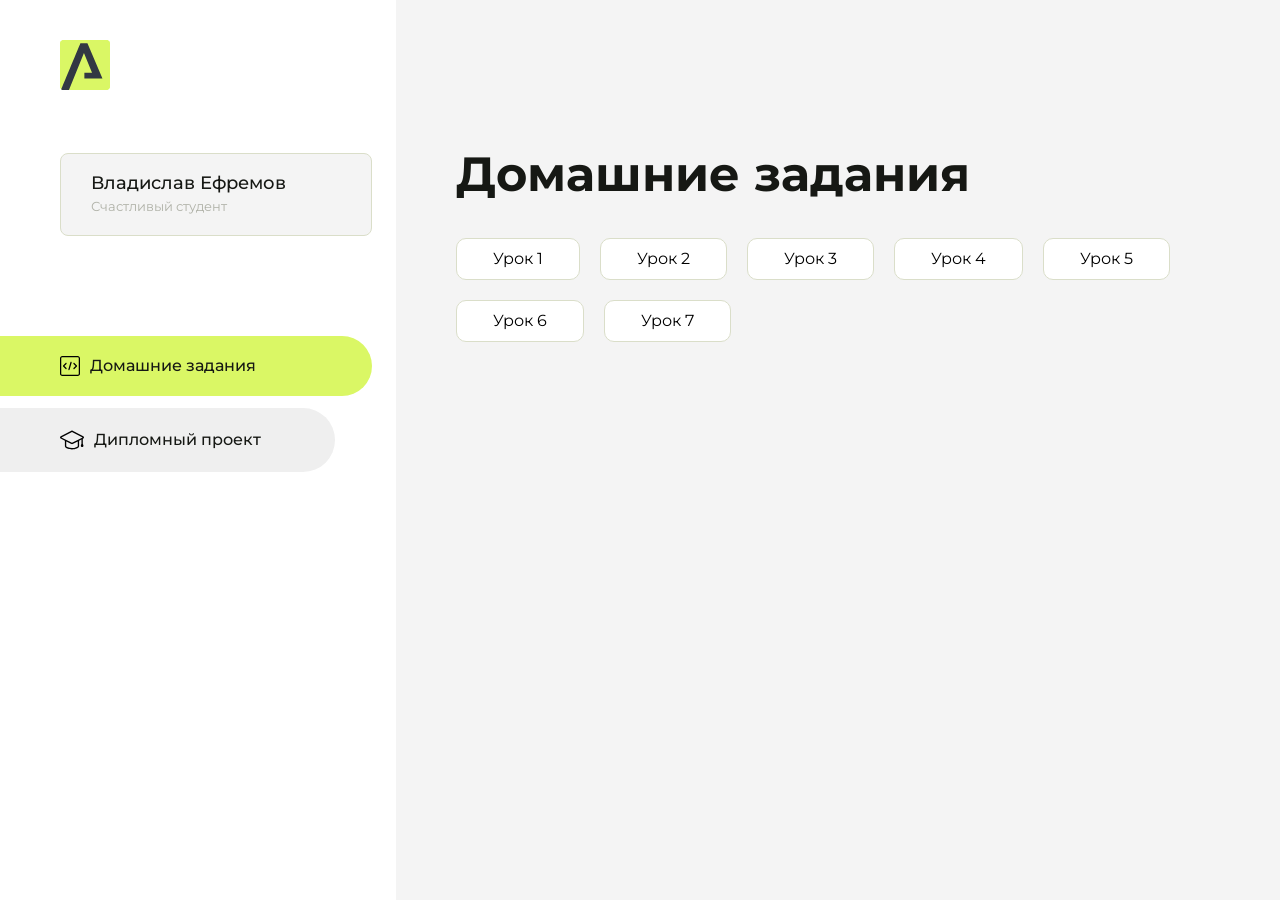
==== index.html @ 4226aabe "Update index.html" ====
<!DOCTYPE html>
<html lang="en">
<head>
    <meta charset="UTF-8">
    <meta name="viewport" content="width=device-width, initial-scale=1.0">
    <title>Домашняя работа</title>
    <link rel="shortcut icon" href="src/logo.ico" type="image/x-icon">
    <link rel="preconnect" href="https://fonts.googleapis.com">
    <link rel="preconnect" href="https://fonts.gstatic.com" crossorigin>
    <link href="https://fonts.googleapis.com/css2?family=Montserrat:wght@400;500;700&family=Rubik:wght@500&display=swap"
          rel="stylesheet">
    <link rel="stylesheet" href="src/style.css">
</head>
<body id="body">
<div class="overlay" id="overlay"></div>
<div class="layout">
    <div class="burger" id="burger">
        <svg viewBox="0 0 24 24" fill="none" xmlns="http://www.w3.org/2000/svg">
            <g id="SVGRepo_bgCarrier" stroke-width="0"></g>
            <g id="SVGRepo_tracerCarrier" stroke-linecap="round" stroke-linejoin="round"></g>
            <g id="SVGRepo_iconCarrier">
                <path d="M4 18L20 18" stroke="#DAF765" stroke-width="2" stroke-linecap="round"></path>
                <path d="M4 12L20 12" stroke="#DAF765" stroke-width="2" stroke-linecap="round"></path>
                <path d="M4 6L20 6" stroke="#DAF765" stroke-width="2" stroke-linecap="round"></path>
            </g>
        </svg>
    </div>
    <aside class="sidebar" id="sidebar">
        <div class="sidebar__inner">
            <div class="logo">
                <svg width="50" height="50" viewBox="0 0 50 50" fill="none" xmlns="http://www.w3.org/2000/svg">
                    <g clip-path="url(#clip0_513_74730)">
                        <path d="M46.17 -0.257004H3.83C1.57281 -0.257004 -0.257 1.57281 -0.257 3.83V46.17C-0.257 48.4272 1.57281 50.257 3.83 50.257H46.17C48.4272 50.257 50.257 48.4272 50.257 46.17V3.83C50.257 1.57281 48.4272 -0.257004 46.17 -0.257004Z"
                              fill="#DAF765"/>
                        <path d="M24.375 38.4H42.461L27.441 3.1585H20.4355C20.4355 3.1585 6.7895 35.881 1.1945 49.294C2.015 50.0275 3.0945 50.257 3.6945 50.257H8.8445L23.954 13.07L32.0465 32.8285H24.375V38.4Z"
                              fill="#323843"/>
                    </g>
                    <defs>
                        <clipPath id="clip0_513_74730">
                            <rect width="50" height="50" fill="white"/>
                        </clipPath>
                    </defs>
                </svg>
            </div>
            <div class="sidebar__user">
                <div class="sidebar__name">Владислав Ефремов</div>
                <div class="sidebar__text">Счастливый студент</div>
            </div>
            <div class="sidebar__tabs">
                <div class="sidebar__item">
                    <button class="sidebar__button active" id="tasks">
                        <svg xmlns="http://www.w3.org/2000/svg" width="20" height="20" viewBox="0 0 20 20" fill="none">
                            <g clip-path="url(#clip0_704_74543)">
                                <path d="M17.7083 20H2.29167C1.0275 20 0 18.9725 0 17.7083V2.29167C0 1.0275 1.0275 0 2.29167 0H17.7083C18.9725 0 20 1.0275 20 2.29167V17.7083C20 18.9725 18.9725 20 17.7083 20ZM2.29167 1.25C1.7175 1.25 1.25 1.7175 1.25 2.29167V17.7083C1.25 18.2825 1.7175 18.75 2.29167 18.75H17.7083C18.2825 18.75 18.75 18.2825 18.75 17.7083V2.29167C18.75 1.7175 18.2825 1.25 17.7083 1.25H2.29167Z"
                                      fill="black"/>
                                <path d="M6.04167 13.125C5.88167 13.125 5.72167 13.0642 5.6 12.9417L3.1 10.4417C2.85583 10.1975 2.85583 9.80167 3.1 9.5575L5.6 7.0575C5.84417 6.81333 6.24 6.81333 6.48417 7.0575C6.72833 7.30167 6.72833 7.6975 6.48417 7.94167L4.42583 10L6.48417 12.0583C6.72833 12.3025 6.72833 12.6983 6.48417 12.9425C6.36167 13.0642 6.20167 13.125 6.04167 13.125Z"
                                      fill="black"/>
                                <path d="M8.95833 14.1667C8.9 14.1667 8.84 14.1583 8.78167 14.1417C8.45083 14.0442 8.26083 13.6967 8.35833 13.3658L10.4417 6.28251C10.5392 5.95084 10.8892 5.76417 11.2175 5.85917C11.5483 5.95667 11.7383 6.30417 11.6408 6.63501L9.5575 13.7183C9.47833 13.9908 9.22833 14.1667 8.95833 14.1667Z"
                                      fill="black"/>
                                <path d="M13.9583 13.125C13.7983 13.125 13.6383 13.0642 13.5167 12.9417C13.2725 12.6975 13.2725 12.3017 13.5167 12.0575L15.575 9.99916L13.5167 7.94083C13.2725 7.69666 13.2725 7.30083 13.5167 7.05666C13.7608 6.81249 14.1567 6.81249 14.4008 7.05666L16.9008 9.55666C17.145 9.80083 17.145 10.1967 16.9008 10.4408L14.4008 12.9408C14.2783 13.0642 14.1183 13.125 13.9583 13.125Z"
                                      fill="black"/>
                            </g>
                            <defs>
                                <clipPath id="clip0_704_74543">
                                    <rect width="20" height="20" fill="white"/>
                                </clipPath>
                            </defs>
                        </svg>
                        <span>Домашние задания</span></button>
                </div>
                <div class="sidebar__item">
                    <button class="sidebar__button" id="diplom">
                        <svg xmlns="http://www.w3.org/2000/svg" width="24" height="24" viewBox="0 0 24 24" fill="none">
                            <g clip-path="url(#clip0_704_74553)">
                                <path d="M23.2628 10.5971C23.7176 10.365 24 9.90375 24 9.39337C24 8.883 23.7176 8.42175 23.2628 8.18962L12.6135 2.75362C12.2291 2.55824 11.7705 2.55787 11.3854 2.75399L0.736875 8.19C0.282375 8.42175 0 8.883 0 9.39337C0 9.90375 0.282375 10.365 0.736875 10.5971L4.89038 12.7177V18.2074C4.89038 19.8154 8.412 21.393 12 21.393C15.5884 21.393 19.1096 19.815 19.1096 18.2074V12.7174L21.4609 11.517V15.8017L20.901 17.2305C20.7409 17.6389 20.7934 18.0994 21.0405 18.4616C21.2876 18.8246 21.6979 19.041 22.1366 19.041C22.5754 19.041 22.9852 18.8246 23.2324 18.462C23.4795 18.099 23.532 17.6385 23.3719 17.2301L22.8124 15.8021V10.827L23.2628 10.5971ZM17.7623 18.1721C17.6198 18.6375 15.3491 20.0419 12 20.0419C8.65088 20.0419 6.38025 18.6375 6.2415 18.2074V12.3037L6.23887 12.3019C6.23812 12.057 6.1065 11.8207 5.87325 11.7019L1.3515 9.39337L12 3.95737L22.6489 9.39337L12 14.8294L5.87325 11.7019C5.54063 11.5331 4.6695 11.6674 4.5 12C4.33012 12.3322 4.55813 12.5479 4.89038 12.7177L11.3857 16.0331C11.5781 16.1314 11.7889 16.1805 12 16.1805C12.2107 16.1805 12.4222 16.1314 12.6146 16.0331L17.7593 13.407L17.7623 18.1721Z"
                                      fill="black"/>
                            </g>
                            <defs>
                                <clipPath id="clip0_704_74553">
                                    <rect width="24" height="24" fill="white"/>
                                </clipPath>
                            </defs>
                        </svg>
                        <span>Дипломный проект</span></button>
                </div>
            </div>
        </div>

    </aside>
    <div class="content">
        <div class="container">
            <div class="content__block" id="tasksBlock">
                <div class="content__title">Домашние задания</div>
                <ul class="content__list">
                    <li class="content__list-item">
                        <a href="aroken/index.html">Урок 1</a>
                    </li>
                      <li class="content__list-item">
                        <a href="fp-aroken">Урок 2</a>
                    </li>
                    <li class="content__list-item">
                        <a href="table">Урок 3</a>
                    </li>
                    <li class="content__list-item">
                        <a href="Form">Урок 4</a>
                    </li>
                    <li class="content__list-item">
                        <a href="state">Урок 5</a>
                    </li>
                    <li class="content__list-item">
                        <a href="flexbox">Урок 6</a>
                    </li>
                    <li class="content__list-item">
                        <a href="https://github.com/Vladislav970/homework/tree/main/fit-studio">Урок 7</a>
                    </li>
                </ul>
            </div>
            <div class="content__block hidden" id="diplomBlock">
                <div class="content__title">Дипломный проект</div>
                <div class="content__list-diplom">
                    <a href="ПАПКА-С-НОМЕРОМ-УРОКА">Ссылка на ДЗ</a>
                </div>
                <div class="content__decor">
                    <div class="content__decor-text">Давай проверим, чему ты научился!</div>
                    <div class="content__decor-img">
                        <img src="src/decor.png" alt="decor">
                    </div>
                </div>
            </div>
        </div>
    </div>
</div>
<script src="src/index.js"></script>
</body>
</html>
---- src/style.css ----
*{padding: 0;margin: 0;border: 0;}
*,*:before,*:after{-webkit-box-sizing: border-box;box-sizing: border-box;}
:focus,:active{outline: none;}
a:focus,a:active{outline: none;}
nav,footer,header,aside{display: block;}
html,body{
    height:100%;width:100%;
    font-size:100%;line-height:1;-ms-text-size-adjust:100%;-moz-text-size-adjust:100%;-webkit-text-size-adjust:100%;}
input,button,textarea{font-family:inherit;}
input::-ms-clear{display: none;}
button{cursor: pointer;}
button::-moz-focus-inner{padding:0;border:0;}
a,a:visited{text-decoration: none;}
a:hover{text-decoration: none;}
ul li{list-style: none;}
img{vertical-align: top;}
h1,h2,h3,h4,h5,h6{font-size:inherit;font-weight: inherit;}
a{color:inherit;}



body {
    font-family: "Montserrat",SansSerif;
    color: black;
}

body.overflow {
    overflow: hidden;
}



.layout {
    display: -webkit-box;
    display: -ms-flexbox;
    display: flex;
    min-height: 100vh;
}

.sidebar {
    padding: 40px 24px 40px 0;
    -ms-flex-negative: 0;
    flex-shrink: 0;
    background-color: white;
}



.content {
    -webkit-box-flex: 1;
    -ms-flex-positive: 1;
    flex-grow: 1;
    background-color: #F4F4F4;
}

.container {
    display: -webkit-box;
    display: -ms-flexbox;
    display: flex;
    -webkit-box-orient: vertical;
    -webkit-box-direction: normal;
    -ms-flex-direction: column;
    flex-direction: column;
    -webkit-box-pack: center;
    -ms-flex-pack: center;
    justify-content: center;
    -webkit-box-align: center;
    -ms-flex-align: center;
    align-items: center;
    padding: 150px 60px 80px 60px;
}


.logo {
    margin-left: 60px;
    margin-bottom: 60px;
}

.sidebar__user {
    background-color: #F4F4F4;
    padding: 20px 30px;
    margin-left: 60px;
    margin-bottom: 100px;
    border-radius: 8px;
    border: 1px solid #DADEC9;
}

.sidebar__name {
    color:#161814;
    font-size: 18px;
    font-weight: 500;
    margin-bottom: 6px;
}

.sidebar__text {
    color: #AFB1A7;
    font-size: 13px;
    font-weight: 400;
    line-height: 130%; /* 16.9px */
}

.sidebar__item {
    width: 372px;
}

.sidebar__button {
    display: -webkit-box;
    display: -ms-flexbox;
    display: flex;
    -webkit-box-align: center;
    -ms-flex-align: center;
    align-items: center;
    gap: 10px;
    padding: 20px 60px;
    margin-bottom: 12px;
    border-radius: 0px 100px 100px 0px;
    -webkit-transition: all .5s;
    -o-transition: all .5s;
    transition: all .5s;
    cursor: pointer;
    width: 90%;
    color:#161814;
    font-size: 16px;
    font-weight: 500;
}

.sidebar__button.active , .sidebar__button:hover {
    width: 100%;
    background-color: #DAF765;
}


.content__title {
    color: #161814;
    font-size: 48px;
    font-weight: 700;
    margin-bottom: 40px;
}

.content__list {
    display: -webkit-box;
    display: -ms-flexbox;
    display: flex;
    -webkit-box-align: center;
    -ms-flex-align: center;
    align-items: center;
    -ms-flex-wrap: wrap;
    flex-wrap: wrap;
    gap: 20px;
}



.content__list-item  {
    cursor: pointer;
    padding: 12px 18px;
    background-color: #fff;
    border-radius: 10px;
    border: 1px solid #DADEC9;
    -webkit-transition: all .3s;
    -o-transition: all .3s;
    transition: all .3s;
}

.content__list-item:hover,.content__list-diplom:hover {
    background-color: #AFB1A7;
}

li a {
    padding: 12px 18px;

}


.content__list-diplom {
    -webkit-transition: all .3s;
    -o-transition: all .3s;
    transition: all .3s;
    display: inline-block;
    padding: 12px 18px;
    background-color: #fff;
    border-radius: 10px;
    border: 1px solid #DADEC9;
}

.content__decor {
    display: -webkit-box;
    display: -ms-flexbox;
    display: flex;
    -webkit-box-align: center;
    -ms-flex-align: center;
    align-items: center;
}

.content__decor-text {
    color:#BEDD44;
    font-size: 36px;
    font-weight: 700;
    line-height: 110%; /* 39.6px */
}

.content__block {
    max-width: 1200px;
}

.content__block.hidden {
    display: none;
}

.content__decor-img img{
    width: 100%;
}

.burger {
    display: none;
    padding: 5px;
    position: fixed;
    top: 3%;
    right: 7%;
    width: 40px;
    height: 40px;
    background-color: #161814;
    border-radius: 50%;
    z-index: 10;
    border: 1px solid #DAF765;
}

@media (max-width: 768px) {
    .burger {
        display: block;
    }

    .sidebar {
        -webkit-transition: all .3s;
        -o-transition: all .3s;
        transition: all .3s;
        -webkit-transform: translateX(-100%);
        -ms-transform: translateX(-100%);
        transform: translateX(-100%);
        position: fixed;
        top: 0;
        left: 0;
        bottom: 0;
        z-index: 5;
    }

    .sidebar.show {
        -webkit-transform: translateX(0%);
        -ms-transform: translateX(0%);
        transform: translateX(0%);
    }

    .overlay {
        opacity: 0;
        pointer-events: none;
        -webkit-transition: all .3s;
        -o-transition: all .3s;
        transition: all .3s;
        position: absolute;
        top: 0;
        right: 0;
        left: 0;
        bottom: 0;
        z-index: 3;
        background-color: #000000e0;
    }

    .overlay.show {
        opacity: 1;
        pointer-events: all;
    }

    .container {
        padding: 40px 20px;
        min-height: 100%;
    }

    .content__decor {
        margin-top: 20px;
        -webkit-box-orient: vertical;
        -webkit-box-direction: normal;
        -ms-flex-direction: column;
        flex-direction: column;
    }
}

@media (max-width: 400px) {
    .sidebar__user {
        margin-left: 0;
    }
}
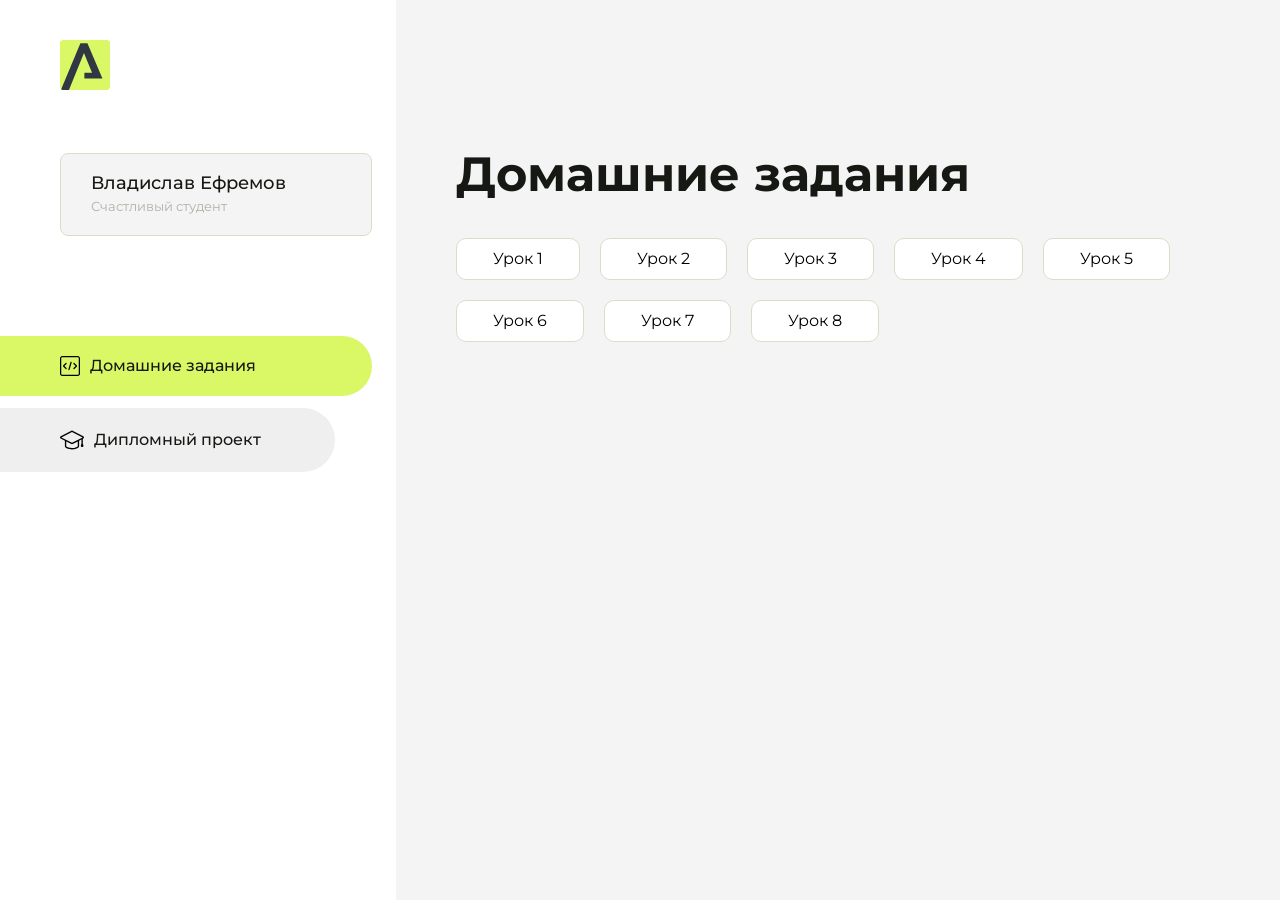
==== commit a4728967: "Update index.html" ====
--- a/index.html
+++ b/index.html
@@ -111,7 +111,10 @@
                         <a href="flexbox">Урок 6</a>
                     </li>
                     <li class="content__list-item">
-                        <a href="https://github.com/Vladislav970/homework/tree/main/fit-studio">Урок 7</a>
+                        <a href="../fit-studio/article.html">Урок 7</a>
+                    </li>
+                    <li class="content__list-item">
+                        <a href="Form-style">Урок 8</a>
                     </li>
                 </ul>
             </div>
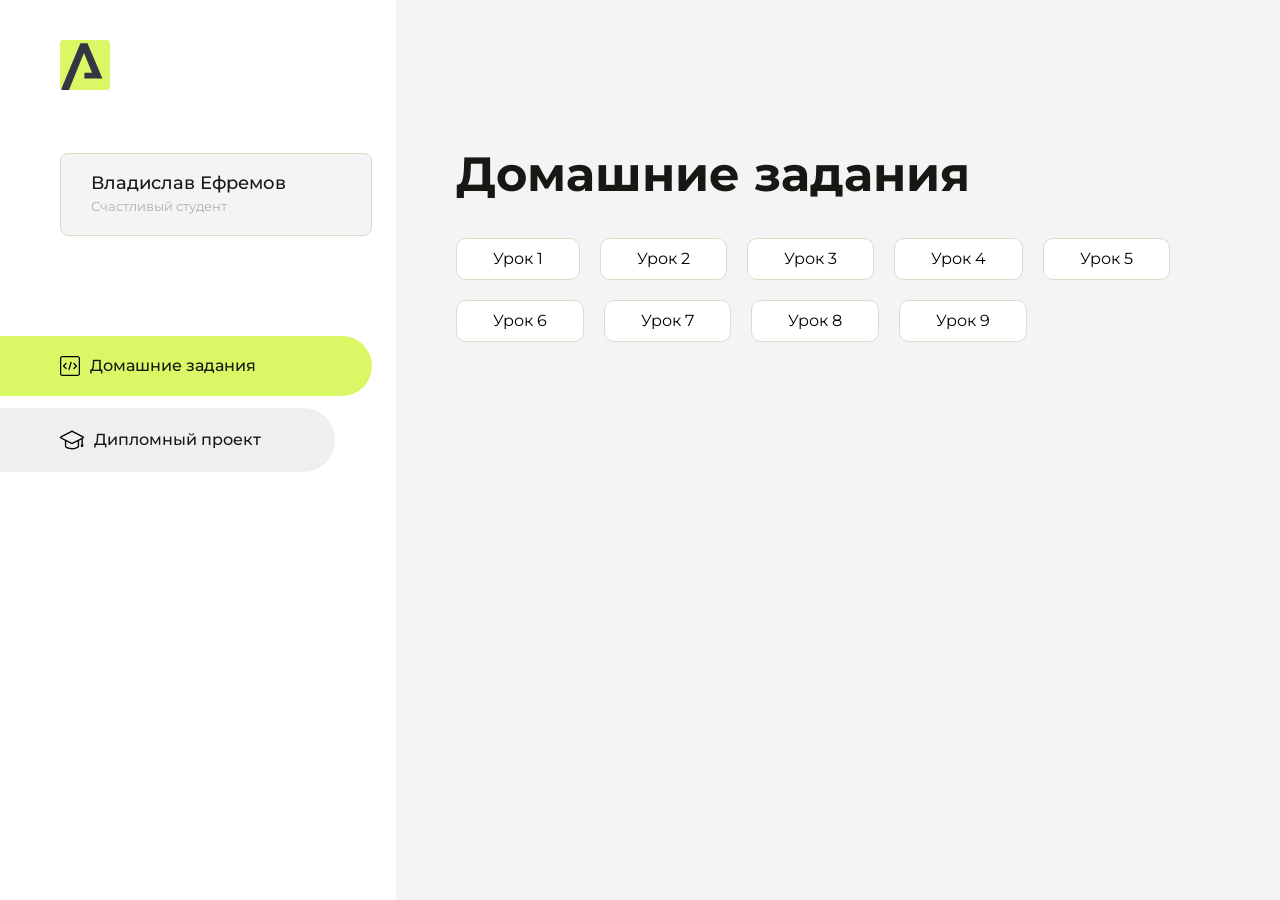
==== commit e693234f: "Update index.html" ====
--- a/index.html
+++ b/index.html
@@ -111,10 +111,13 @@
                         <a href="flexbox">Урок 6</a>
                     </li>
                     <li class="content__list-item">
-                        <a href="../fit-studio/article.html">Урок 7</a>
+                        <a href="./fit-studio/article.html">Урок 7</a>
                     </li>
                     <li class="content__list-item">
                         <a href="Form-style">Урок 8</a>
+                    </li>
+                    <li class="content__list-item">
+                        <a href="./fit-studiohf/index.html">Урок 9</a>
                     </li>
                 </ul>
             </div>
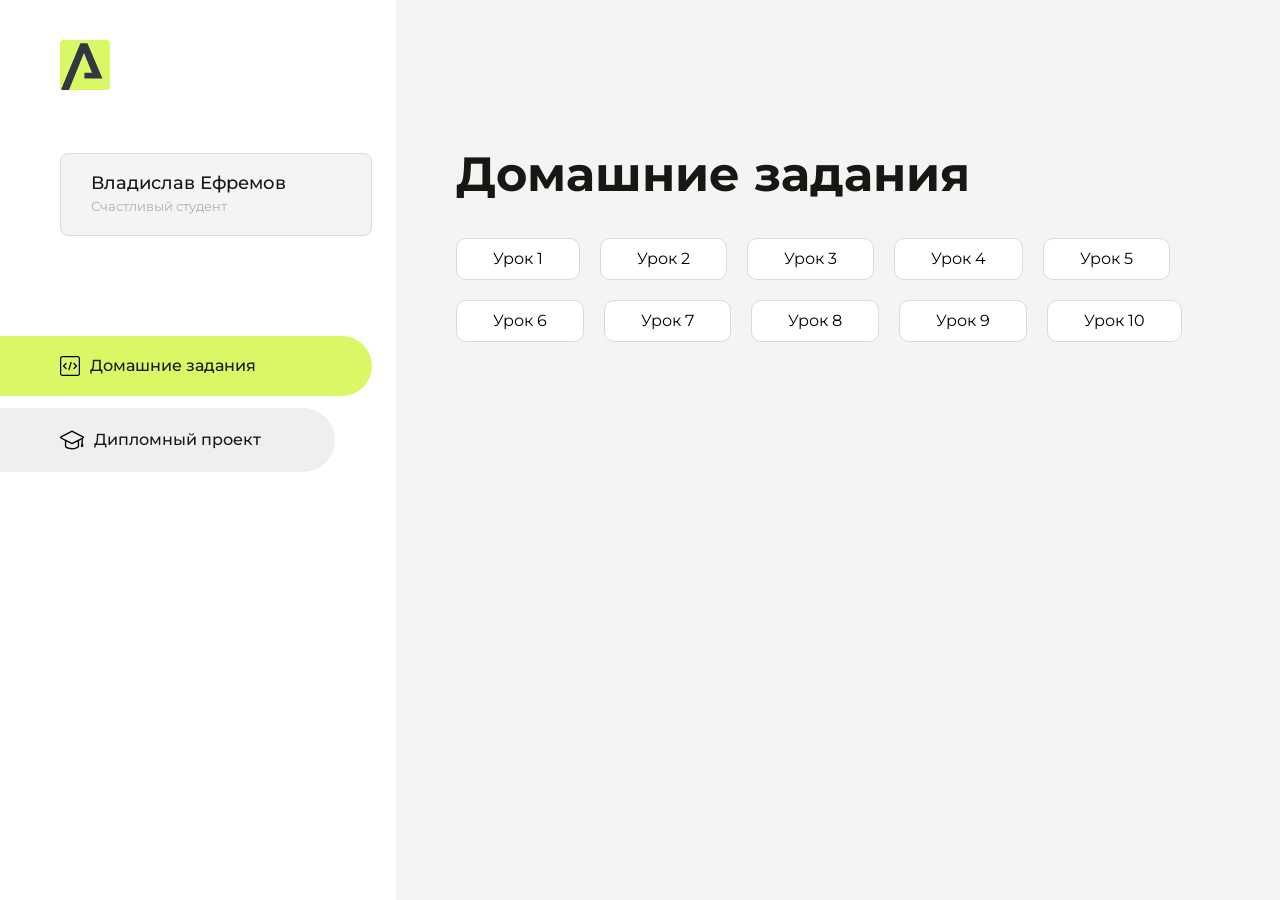
==== commit 00cdbc44: "Update index.html" ====
--- a/index.html
+++ b/index.html
@@ -119,6 +119,9 @@
                     <li class="content__list-item">
                         <a href="./fit-studiohf/index.html">Урок 9</a>
                     </li>
+                    <li class="content__list-item">
+                        <a href="./fit-studionw/index.html">Урок 10</a>
+                    </li>
                 </ul>
             </div>
             <div class="content__block hidden" id="diplomBlock">
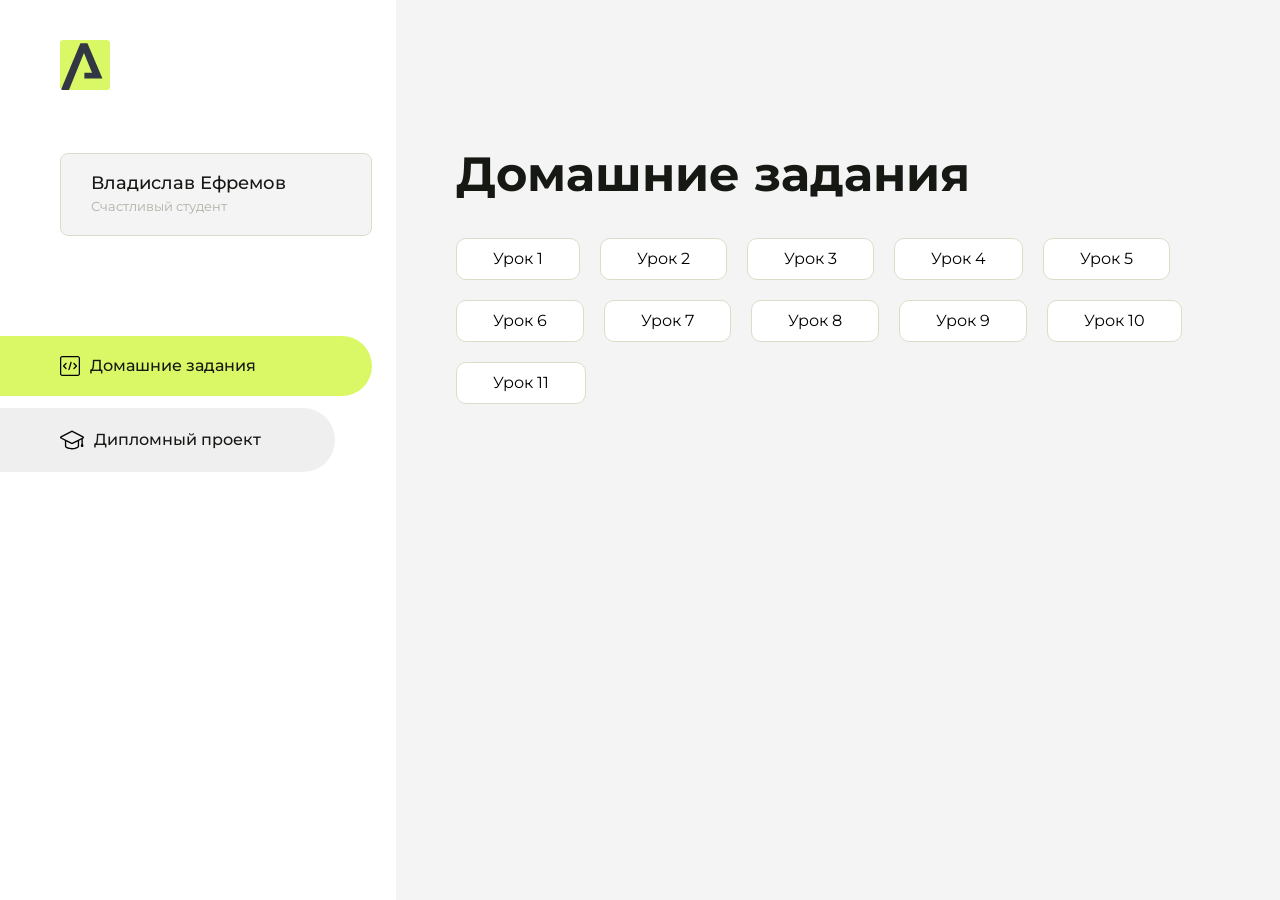
==== commit 3e4dd593: "Update index.html" ====
--- a/index.html
+++ b/index.html
@@ -122,6 +122,9 @@
                     <li class="content__list-item">
                         <a href="./fit-studionw/index.html">Урок 10</a>
                     </li>
+                    <li class="content__list-item">
+                        <a href="./fit-studiofaq/index.html">Урок 11</a>
+                    </li>
                 </ul>
             </div>
             <div class="content__block hidden" id="diplomBlock">
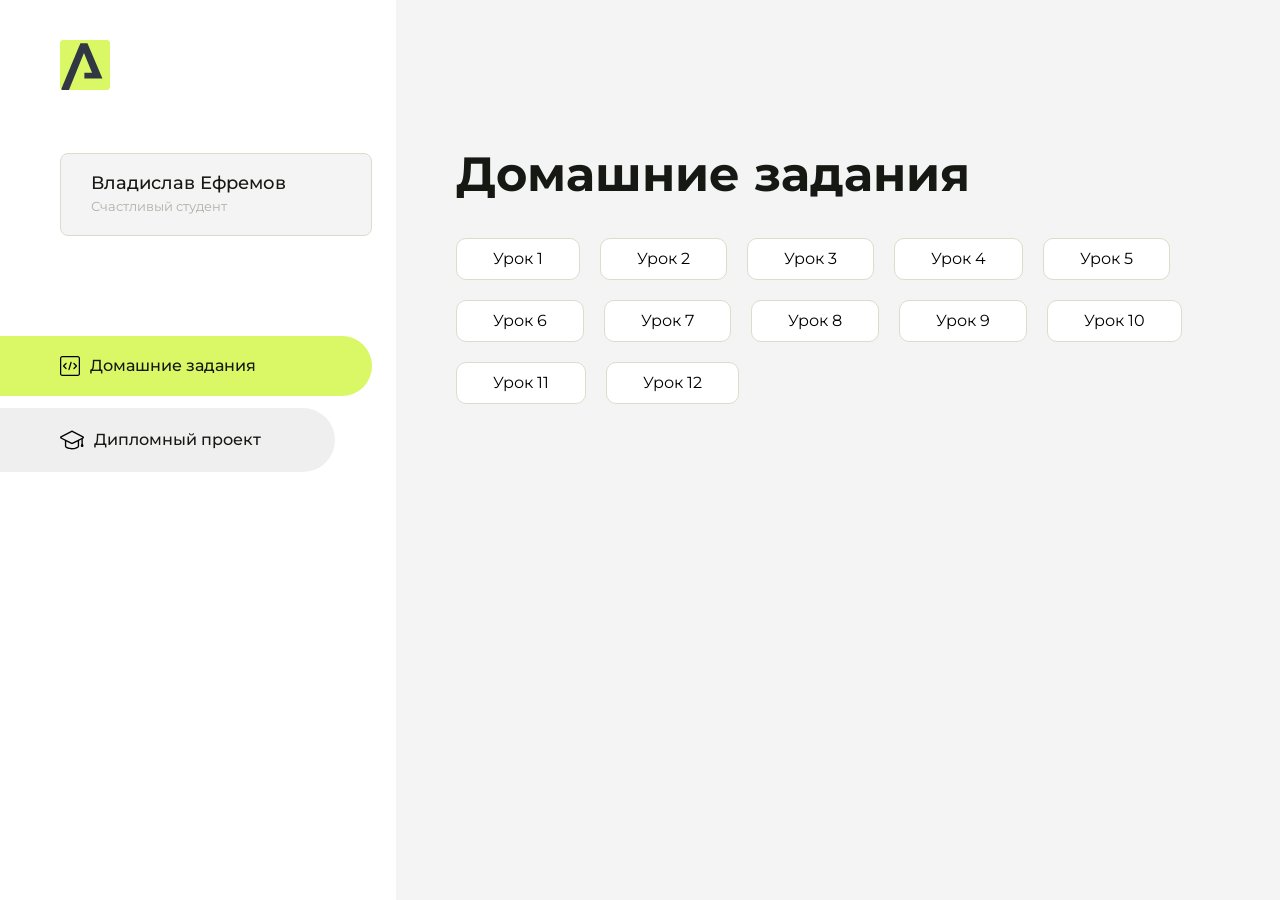
==== commit ca5065eb: "Update index.html" ====
--- a/index.html
+++ b/index.html
@@ -125,6 +125,9 @@
                     <li class="content__list-item">
                         <a href="./fit-studiofaq/index.html">Урок 11</a>
                     </li>
+                    <li class="content__list-item">
+                        <a href="./fit-studioadapt/index.html">Урок 12</a>
+                    </li>
                 </ul>
             </div>
             <div class="content__block hidden" id="diplomBlock">
